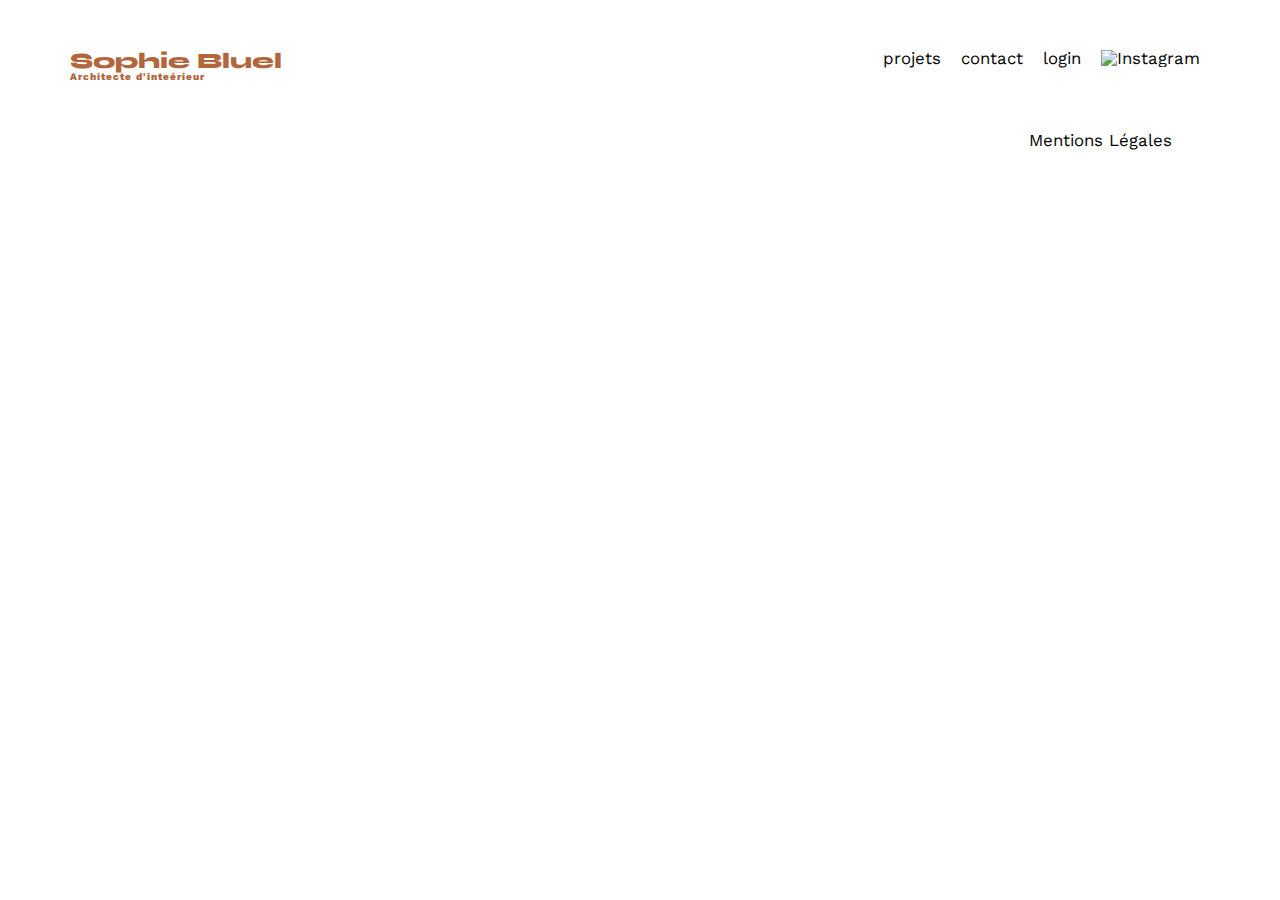
==== FrontEnd/login.html @ 60749e18 "feat: add the login.html file" ====
<!DOCTYPE html>
<html lang="fr">
<head>
	<meta charset="UTF-8">
	<title>Sophie Bluel - Architecte d'intérieur</title>
	<meta name="viewport" content="width=device-width, initial-scale=1.0">
	<link rel="preconnect" href="https://fonts.googleapis.com">
	<link rel="preconnect" href="https://fonts.gstatic.com" crossorigin>
	<link href="https://fonts.googleapis.com/css2?family=Syne:wght@700;800&family=Work+Sans&display=swap" rel="stylesheet">
	<meta name="description" content="">
	<link rel="stylesheet" href="./assets/style.css">
</head>
<body>
<header>
	<h1>Sophie Bluel <span>Architecte d'inteérieur</span></h1>
	<nav>
		<ul>
			<li>projets</li>
			<li>contact</li>
			<li>login</li>
			<li><img src="./assets/icons/instagram.png" alt="Instagram"></li>
		</ul>
	</nav>
</header>
<main>
    
</main>

<footer>
	<nav>
		<ul>
			<li>Mentions Légales</li>
		</ul>
	</nav>
</footer>
<!-- <script src="./index.js" type="module"></script> -->
</body>
</html>
---- FrontEnd/assets/style.css ----
/* http://meyerweb.com/eric/tools/css/reset/
   v2.0 | 20110126
   License: none (public domain)
*/

html, body, div, span, applet, object, iframe,
h1, h2, h3, h4, h5, h6, p, blockquote, pre,
a, abbr, acronym, address, big, cite, code,
del, dfn, em, img, ins, kbd, q, s, samp,
small, strike, strong, sub, sup, tt, var,
b, u, i, center,
dl, dt, dd, ol, ul, li,
fieldset, form, label, legend,
table, caption, tbody, tfoot, thead, tr, th, td,
article, aside, canvas, details, embed,
figure, figcaption, footer, header, hgroup,
menu, nav, output, ruby, section, summary,
time, mark, audio, video {
	margin: 0;
	padding: 0;
	border: 0;
	font-size: 100%;
	font: inherit;
	vertical-align: baseline;
}
/* HTML5 display-role reset for older browsers */
article, aside, details, figcaption, figure,
footer, header, hgroup, menu, nav, section {
	display: block;
}
body {
	line-height: 1;
}
ol, ul {
	list-style: none;
}
blockquote, q {
	quotes: none;
}
blockquote:before, blockquote:after,
q:before, q:after {
	content: '';
	content: none;
}
table {
	border-collapse: collapse;
	border-spacing: 0;
}
/** end reset css**/
body {
	max-width: 1140px;
	margin:auto;
	font-family: 'Work Sans' ;
	font-size: 14px;
}
header {
	display: flex;
	justify-content: space-between;
	margin: 50px 0
}
section {
	margin: 50px 0
}

h1{
	display: flex;
	flex-direction: column;
	font-family: 'Syne';
	font-size: 22px;
	font-weight: 800;
	color: #B1663C
}

h1 > span {
	font-family: 'Work Sans';
	font-size:10px;
	letter-spacing: 0.1em;
;
}

h2{
	font-family: 'Syne';
	font-weight: 700;
	font-size: 30px;
	color: #1D6154
}
nav ul {
	display: flex;
	align-items: center;
	list-style-type: none;

}
nav li {
	padding: 0 10px;
	font-size: 1.2em;
}

li:hover {
	color: #B1663C;
}
#introduction {
	display: flex;
	align-items: center;
}
#introduction figure {
	flex: 1
}
#introduction img {
	display: block;
	margin: auto;
	width: 80%;
}

#introduction article {
	flex: 1
}
#introduction h2 {
	margin-bottom: 1em;
}

#introduction p {
	margin-bottom: 0.5em;
}
#portfolio h2 {
	text-align: center;
	margin-bottom: 1em;
}

.project-filters {
	display: flex;
	justify-content: center;
	gap: 10px;
	margin: 50px;
}

.filter-button {
	display: flex;
	justify-content: center;
	align-items: center;
	color: #1D6154;
	border-radius: 60px;
	border: 1px solid #1D6154;
	font-size: 1em;
	font-weight: 700;
	font-family: 'Syne';
	background-color: #FFFFFF;
	padding: 0.6em;

}

.filter-button:focus {
	background-color: #1D6154;
	color: #FFFFFF;
}

.gallery {
	width: 100%;
	display: grid;
	grid-template-columns: 1fr 1fr 1fr;
	grid-column-gap: 20px;
	grid-row-gap: 20px;
}

.gallery img {
	width: 100%;

}
#contact {
	width: 50%;
margin: auto;
}
#contact > * {
	text-align: center;

}
#contact h2{
	margin-bottom: 20px;
}
#contact form {
	text-align: left;
	margin-top:30px;
	display: flex;
	flex-direction: column;
}

#contact input {
	height: 50px;
	font-size: 1.2em;
	border: none;
	box-shadow: 0px 4px 14px rgba(0, 0, 0, 0.09);
}
#contact label {
	margin: 2em 0 1em 0;
}
#contact textarea {
	border: none;
	box-shadow: 0px 4px 14px rgba(0, 0, 0, 0.09);
}

input[type="submit"]{
	font-family: 'Syne';
	font-weight: 700;
	color: white;
	background-color: #1D6154;
	margin : 2em auto ;
	width: 180px;
	text-align: center;
	border-radius: 60px ;
}

footer nav ul {
	display: flex;
	justify-content: flex-end;
	margin: 2em
}
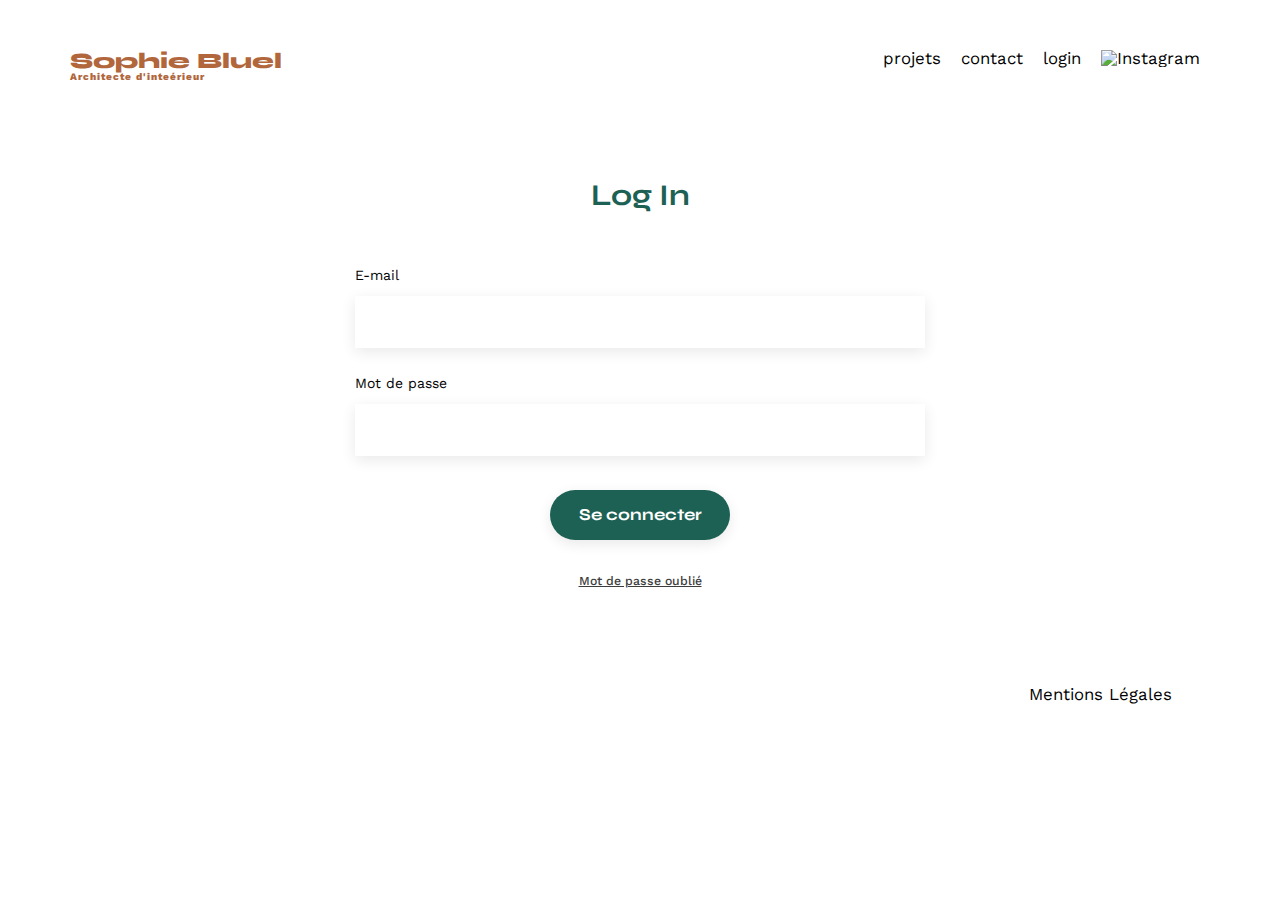
==== commit c3e472ca: "Feat: improved login page" ====
--- a/FrontEnd/login.html
+++ b/FrontEnd/login.html
@@ -15,15 +15,29 @@
 	<h1>Sophie Bluel <span>Architecte d'inteérieur</span></h1>
 	<nav>
 		<ul>
-			<li>projets</li>
-			<li>contact</li>
-			<li>login</li>
+			<li><a href="./index.html#portfolio">projets</a></li>
+			<li><a href="./index.html#contact">contact</a></li>
+			<li><a href="./login.html#connection">login</a></li>
 			<li><img src="./assets/icons/instagram.png" alt="Instagram"></li>
 		</ul>
 	</nav>
 </header>
 <main>
-    
+    <section id="connection">
+		<h2>Log In</h2>
+		<form action="#" method="post">
+            <label for="email">E-mail</label>
+			<input type="email" name="email" id="email" required>
+
+			<label for="password">Mot de passe</label>
+			<input type="password" name="password" id="password" required>
+
+			<input type="submit" value="Se connecter">
+		</form>
+
+        <div><a href="#" class="forgotten-password">Mot de passe oublié</a></div>
+
+	</section>
 </main>
 
 <footer>
--- a/FrontEnd/assets/style.css
+++ b/FrontEnd/assets/style.css
@@ -50,8 +50,9 @@
 body {
 	max-width: 1140px;
 	margin:auto;
-	font-family: 'Work Sans' ;
+	font-family: 'Work Sans';
 	font-size: 14px;
+	height: 1;
 }
 header {
 	display: flex;
@@ -93,6 +94,11 @@
 nav li {
 	padding: 0 10px;
 	font-size: 1.2em;
+}
+
+a {
+	color: inherit;
+	text-decoration: none;
 }
 
 li:hover {
@@ -165,36 +171,46 @@
 	width: 100%;
 
 }
-#contact {
+#contact,
+#connection {
 	width: 50%;
 margin: auto;
 }
-#contact > * {
+#contact > * ,
+#connection > * {
 	text-align: center;
-
-}
-#contact h2{
+}
+#contact h2,
+#connection h2{
 	margin-bottom: 20px;
 }
-#contact form {
+#contact form,
+#connection form {
 	text-align: left;
 	margin-top:30px;
 	display: flex;
 	flex-direction: column;
 }
 
-#contact input {
+#contact input,
+#connection input {
 	height: 50px;
 	font-size: 1.2em;
 	border: none;
 	box-shadow: 0px 4px 14px rgba(0, 0, 0, 0.09);
 }
-#contact label {
+#contact label,
+#connection label {
 	margin: 2em 0 1em 0;
 }
 #contact textarea {
 	border: none;
 	box-shadow: 0px 4px 14px rgba(0, 0, 0, 0.09);
+}
+
+#connection {
+	margin-top: 7em;
+	margin-bottom: 7em;
 }
 
 input[type="submit"]{
@@ -208,6 +224,15 @@
 	border-radius: 60px ;
 }
 
+.forgotten-password {
+	text-decoration:underline;
+	font-family: 'Work Sans';
+	font-weight: 500;
+	font-size: 0.88em;
+	color: #3D3D3D;
+	justify-content: center;
+}
+
 footer nav ul {
 	display: flex;
 	justify-content: flex-end;
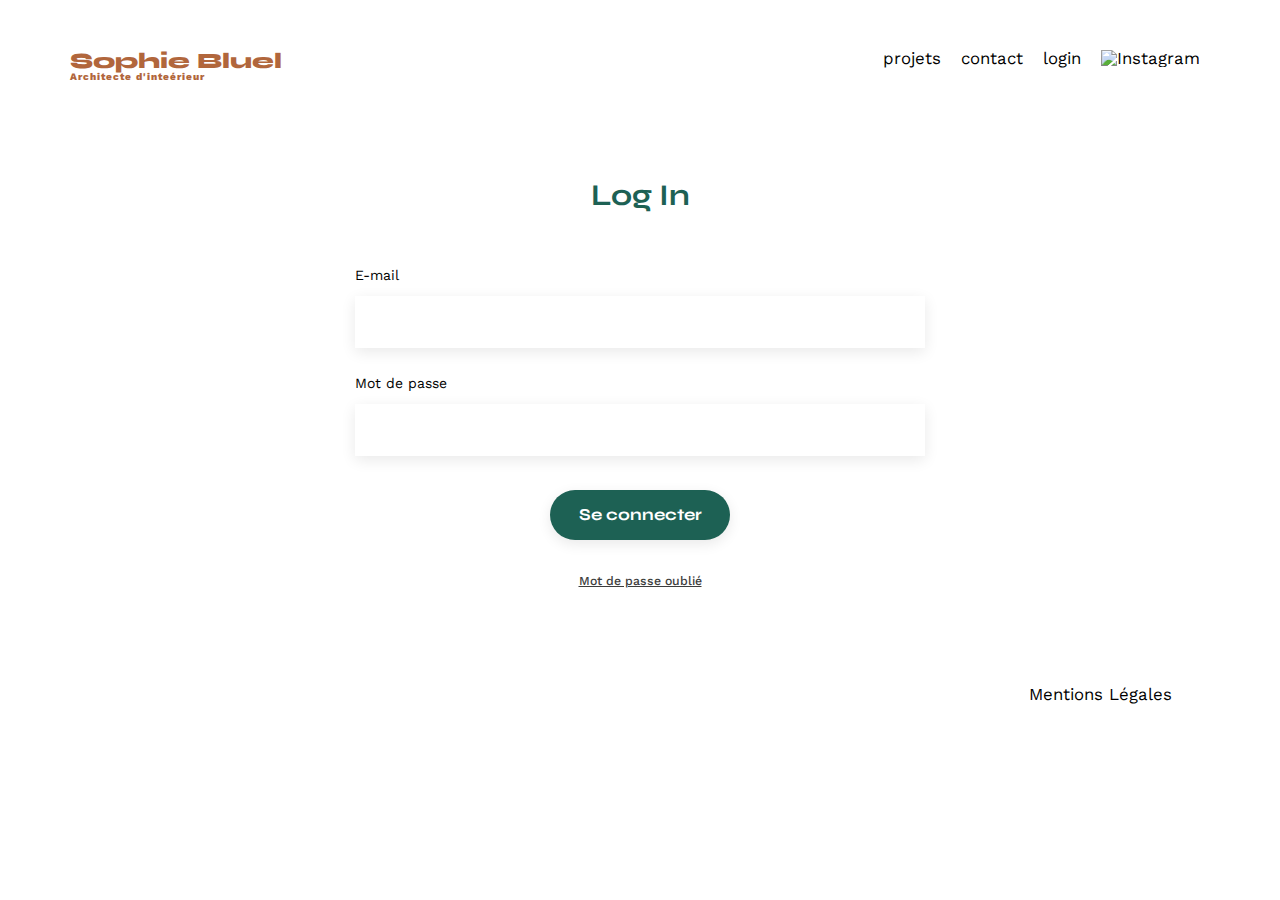
==== commit fc356cfc: "feature: start working on the login.js file" ====
--- a/FrontEnd/login.html
+++ b/FrontEnd/login.html
@@ -32,7 +32,7 @@
 			<label for="password">Mot de passe</label>
 			<input type="password" name="password" id="password" required>
 
-			<input type="submit" value="Se connecter">
+			<input id="submit" type="submit" value="Se connecter">
 		</form>
 
         <div><a href="#" class="forgotten-password">Mot de passe oublié</a></div>
@@ -47,6 +47,6 @@
 		</ul>
 	</nav>
 </footer>
-<!-- <script src="./index.js" type="module"></script> -->
+<script src="./login.js" type="module"></script>
 </body>
 </html>
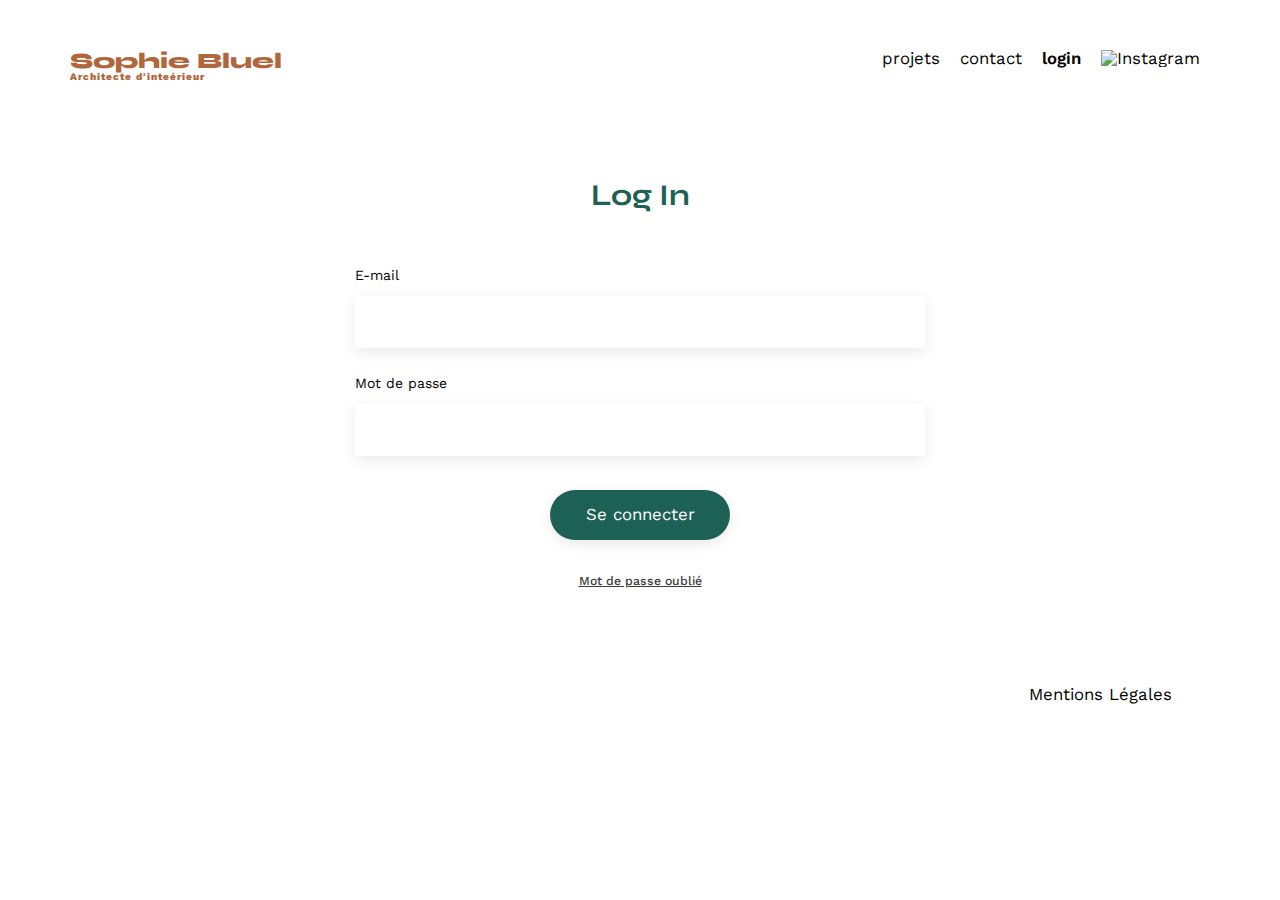
==== commit 4b245ad6: "feature: modal window finished" ====
--- a/FrontEnd/login.html
+++ b/FrontEnd/login.html
@@ -9,6 +9,7 @@
 	<link href="https://fonts.googleapis.com/css2?family=Syne:wght@700;800&family=Work+Sans&display=swap" rel="stylesheet">
 	<meta name="description" content="">
 	<link rel="stylesheet" href="./assets/style.css">
+	<script src="./login.js" type="module" defer></script>
 </head>
 <body>
 <header>
@@ -25,14 +26,13 @@
 <main>
     <section id="connection">
 		<h2>Log In</h2>
-		<form action="#" method="post">
+		<form action="http://localhost:5678/api/users/login" method="post">
             <label for="email">E-mail</label>
 			<input type="email" name="email" id="email" required>
-
 			<label for="password">Mot de passe</label>
 			<input type="password" name="password" id="password" required>
 
-			<input id="submit" type="submit" value="Se connecter">
+			<input id="login-submit" type="submit" value="Se connecter">
 		</form>
 
         <div><a href="#" class="forgotten-password">Mot de passe oublié</a></div>
@@ -47,6 +47,5 @@
 		</ul>
 	</nav>
 </footer>
-<script src="./login.js" type="module"></script>
 </body>
 </html>
--- a/FrontEnd/assets/style.css
+++ b/FrontEnd/assets/style.css
@@ -104,6 +104,44 @@
 li:hover {
 	color: #B1663C;
 }
+
+.js-admin-toolbar-hidden {
+	width: 100%;
+	position: fixed;
+    left: 0;
+    top: 0;
+	
+}
+
+.js-admin-toolbar-visible {
+	background-color: black;
+	display: flex;
+	justify-content: center;
+	align-items: center;
+	gap : 20px;
+	height: 60px;
+
+}
+
+.admin-toolbar-text {
+	color: white;
+	display: flex;
+	gap : 10px;
+	font-size: 16px;
+}
+
+.admin-toolbar-button {
+	background-color: #FFFFFF;
+	color: black;
+	border-radius: 60px;
+	display: flex;
+	justify-content: center;
+	align-items: center;
+	padding: 10px 20px;
+	font-size: 14px;
+	cursor: pointer;
+}
+
 #introduction {
 	display: flex;
 	align-items: center;
@@ -129,10 +167,28 @@
 }
 #portfolio h2 {
 	text-align: center;
-	margin-bottom: 1em;
-}
-
-.project-filters {
+}
+
+.portfolio-title-layout {
+	display: flex;
+	justify-content: center;
+	align-items: center;
+	gap: 1rem;
+	margin-bottom: 1rem;
+
+}
+
+.js-modal-edit {
+	display: flex;
+	gap: 10px;
+	border: none;
+	font-size: 1rem;
+	padding: 10px;
+	background-color: inherit;
+	cursor: pointer;
+}
+
+.js-project-filters {
 	display: flex;
 	justify-content: center;
 	gap: 10px;
@@ -151,6 +207,7 @@
 	font-family: 'Syne';
 	background-color: #FFFFFF;
 	padding: 0.6em;
+	cursor: pointer;
 
 }
 
@@ -159,7 +216,7 @@
 	color: #FFFFFF;
 }
 
-.gallery {
+.js-gallery {
 	width: 100%;
 	display: grid;
 	grid-template-columns: 1fr 1fr 1fr;
@@ -167,7 +224,7 @@
 	grid-row-gap: 20px;
 }
 
-.gallery img {
+.js-gallery img {
 	width: 100%;
 
 }
@@ -193,14 +250,18 @@
 }
 
 #contact input,
-#connection input {
+#connection input,
+#new-work input,
+#new-work select {
+	font: inherit;
 	height: 50px;
 	font-size: 1.2em;
 	border: none;
 	box-shadow: 0px 4px 14px rgba(0, 0, 0, 0.09);
 }
 #contact label,
-#connection label {
+#connection label,
+#new-work label {
 	margin: 2em 0 1em 0;
 }
 #contact textarea {
@@ -213,15 +274,22 @@
 	margin-bottom: 7em;
 }
 
-input[type="submit"]{
+#contact-submit,
+#login-submit,
+.modal-buttons {
 	font-family: 'Syne';
 	font-weight: 700;
 	color: white;
 	background-color: #1D6154;
-	margin : 2em auto ;
+	margin : 2em auto;
 	width: 180px;
 	text-align: center;
-	border-radius: 60px ;
+	border-radius: 60px;
+	cursor: pointer;
+}
+
+.inactive_button {
+	background-color: #A7A7A7;
 }
 
 .forgotten-password {
@@ -239,3 +307,235 @@
 	margin: 2em
 }
 
+.modal-container {
+	display: none;
+	position: fixed;
+	top: 0;
+	left: 0;
+	width: 100%;
+	height: 100%;
+}
+
+.modal-container.active {
+	display: block;
+}
+
+.overlay {
+	position: absolute;
+	width: 100%;
+	height: 100%;
+	background: #0000004D;
+}
+
+.modal {
+	min-width: 400px;
+	width: 30vw;
+	max-height: 95vh;
+	min-height: 80vh;
+	background-color: white;
+	position: absolute;
+	/* top: 40%; */
+	top: 50%;
+	left: 50%;
+	transform: translate(-50%, -50%);
+	padding: 30px;
+	display: flex;
+	flex-direction: column;
+	justify-content: center;
+	align-items: center;
+	border-radius: 10px;
+}
+
+.modal-header-one,
+.modal-header-two {
+	display: flex;
+	justify-content: space-between;
+	width: 100%;
+	margin-bottom: 1rem;
+}
+
+.modal-header-one {
+	justify-content: flex-end;
+}
+
+.back-arrow-icon {
+	font-size: 18px;
+}
+
+#delete-gallery {
+	font-family: 'Syne';
+	color:#D65353;
+	font-weight: 400;
+}
+
+.edit-gallery-work {
+	position: relative;
+}
+
+.delete-icon {
+    color: white;
+    background-color: black;
+    position: absolute;
+    z-index: 1;
+    top: 6px;
+    right: 6px;
+    border-radius: 2px;
+	width: 20px;
+	height: 20px;
+	font-size: 12px;
+    display: flex;
+    justify-content: center;
+	align-items: center;
+	cursor: pointer;
+}
+
+.edit-gallery-work {
+	position: relative;
+}
+
+.add-works-container, 
+.new-work-image-container,
+.add-works-container input,
+.add-works-container select {
+	width: 100%;
+	box-sizing: border-box;
+}
+
+#new-work {
+	display: flex;
+	justify-content: center;
+	flex-direction: column;
+}
+
+.new-work-image-container {
+	display: flex;
+	justify-content: center;
+	align-items: center;
+	flex-direction: column;
+	margin-bottom: 1rem;
+	background-color: #E8F1F6;
+	border-radius: 3px;
+	padding: 10px 0px;
+	margin-bottom: 1rem;
+	position: relative;
+}
+
+input[type="file"] {
+	position: absolute;
+    width: 1px;
+    height: 1px;
+    padding: 0;
+    margin: -1px;
+    overflow: hidden;
+    border: 0;
+	z-index: -1;
+}
+
+.preview-image {
+	position: absolute;
+	height: 100%;
+	width: 100%;
+	z-index: -1;
+	display: flex;
+	justify-content: center;
+}
+
+.preview-image img {
+	max-height: 100%;
+	max-width: 100%;
+	min-width: 45%;
+	object-fit: cover;
+}
+
+.upload-work-image-class {
+	border: none;
+	background-color:#CBD6DC;
+	color: #306685;
+	font-weight: 500;
+	display: inline-block;
+	padding: 10px 30px;
+	border-radius: 50px;
+	cursor: pointer;
+	margin: 7px;
+}
+
+.new-work-image-container p {
+	font-size: 10px;
+	color: #444444;
+}
+
+.new-work-image-icon {
+	font-size: 100px;
+	color: #B9C5CC;
+}
+
+.modal-footer {
+	display: flex;
+	flex-direction: column;
+	align-items: center;
+	width: 100%;
+}
+
+.modal-title {
+	font-family: 'Work Sans';
+	font-size: 26px;
+	font-weight: 400;
+	color: black;
+	margin-bottom: 2.85rem;
+}
+
+.modal-buttons {
+	border-style: none;
+	width: fit-content;
+	padding: 0.65rem 3rem;
+}
+
+#confirm-add-work {
+	margin-bottom: 0px;
+}
+
+.grey-bar {
+	width: 100%;
+	height: 1px;
+	background-color:#B3B3B3;
+	margin-top: 1rem;
+}
+
+.add-works-step-modal,
+.gallery-step-modal {
+	width: 100%;
+	height: 100%;
+}
+
+
+/* On first toggle hides .gallery-step-modal and shows .add-works-step-modal*/
+/* Does the opposite after */
+
+.add-works-step-modal,
+.gallery-step-modal.active {
+	display: none;
+}
+
+.add-works-step-modal.active, 
+.gallery-step-modal {
+	display: flex;
+	flex-direction: column;
+	align-items: center;
+
+}
+/* end */
+.edit-gallery-container {
+	width: 100%;
+	display: grid;
+	grid-template-columns: repeat(5, 1fr);
+	grid-column-gap: 10px;
+	grid-row-gap: 15px;
+
+}
+
+.edit-gallery-work img {
+	width: 100%;
+	/* height: 100px; */
+	object-fit: cover;
+
+}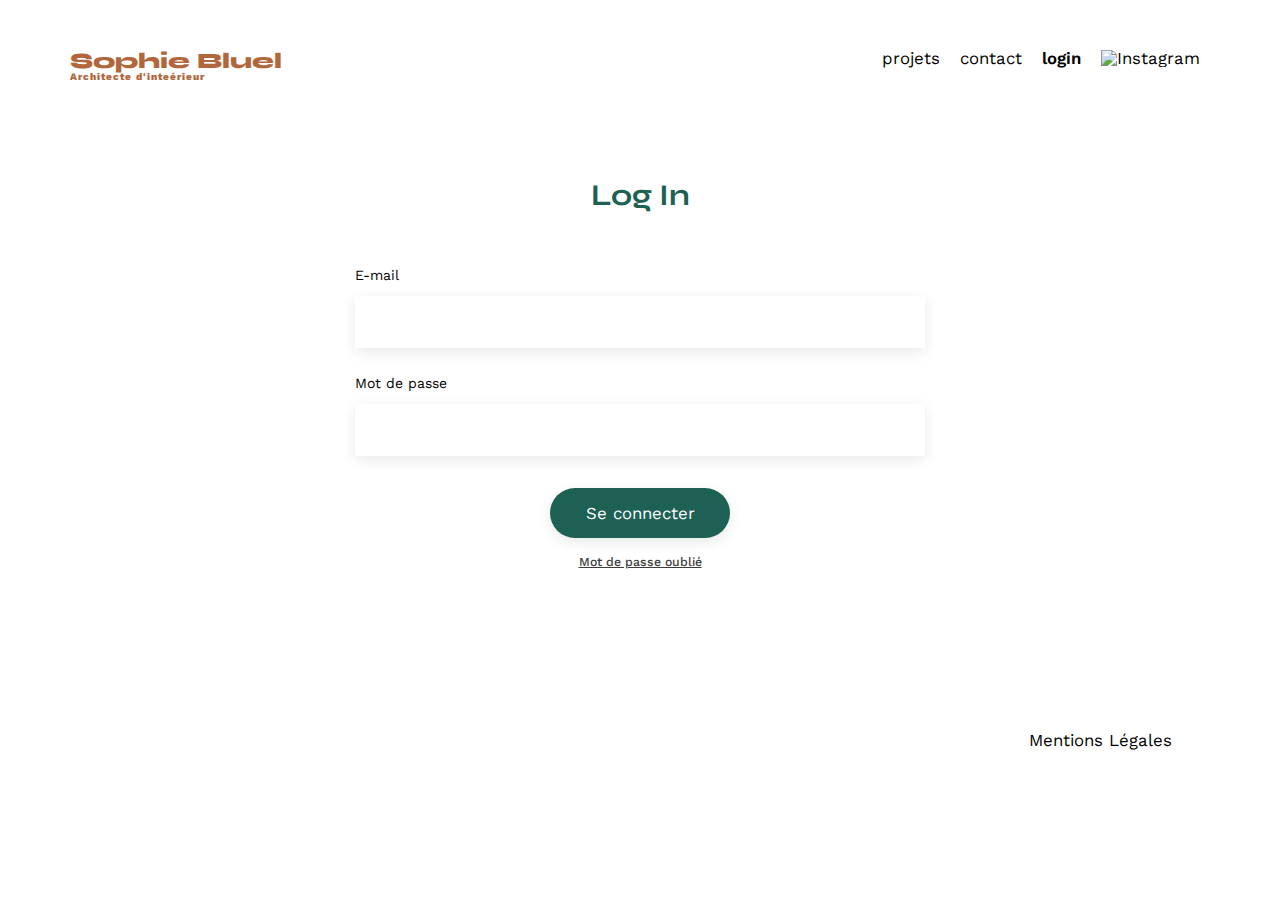
==== commit 97c84d99: "fix: fixed some errors" ====
--- a/FrontEnd/login.html
+++ b/FrontEnd/login.html
@@ -9,7 +9,7 @@
 	<link href="https://fonts.googleapis.com/css2?family=Syne:wght@700;800&family=Work+Sans&display=swap" rel="stylesheet">
 	<meta name="description" content="">
 	<link rel="stylesheet" href="./assets/style.css">
-	<script src="./login.js" type="module" defer></script>
+	<script src="./login.js" type="module"></script>
 </head>
 <body>
 <header>
@@ -35,7 +35,11 @@
 			<input id="login-submit" type="submit" value="Se connecter">
 		</form>
 
-        <div><a href="#" class="forgotten-password">Mot de passe oublié</a></div>
+		<div><a href="#" class="forgotten-password">Mot de passe oublié</a></div>
+
+		<div class="error-message">Erreur dans l’identifiant ou le mot de passe</div>
+
+
 
 	</section>
 </main>
--- a/FrontEnd/assets/style.css
+++ b/FrontEnd/assets/style.css
@@ -52,7 +52,6 @@
 	margin:auto;
 	font-family: 'Work Sans';
 	font-size: 14px;
-	height: 1;
 }
 header {
 	display: flex;
@@ -211,6 +210,7 @@
 
 }
 
+.filter-button-initial, 
 .filter-button:focus {
 	background-color: #1D6154;
 	color: #FFFFFF;
@@ -259,11 +259,13 @@
 	border: none;
 	box-shadow: 0px 4px 14px rgba(0, 0, 0, 0.09);
 }
+
 #contact label,
 #connection label,
 #new-work label {
 	margin: 2em 0 1em 0;
 }
+
 #contact textarea {
 	border: none;
 	box-shadow: 0px 4px 14px rgba(0, 0, 0, 0.09);
@@ -281,11 +283,45 @@
 	font-weight: 700;
 	color: white;
 	background-color: #1D6154;
-	margin : 2em auto;
+	margin : 2rem auto;
 	width: 180px;
 	text-align: center;
 	border-radius: 60px;
 	cursor: pointer;
+}
+
+#login-submit {
+	margin-bottom: 1rem;
+}
+
+@keyframes appear {
+	from {opacity: 0}
+	to {opacity: 100}
+}
+
+@keyframes disappear {
+	from {opacity: 100}
+	to {opacity: 0}
+}
+
+.error-message,
+.error-box-to-big {
+	background-color: #D65353;
+	color: #ffffff;
+	font: inherit;
+	padding: 1rem 10px;
+	width: 100%;
+	margin-top: 20px;
+	box-sizing: border-box;
+	border-radius: 5px;
+	visibility: hidden;
+}
+
+.error-box-to-big {
+	z-index: -1;
+	position: absolute;
+	display: flex;
+	justify-content: center;
 }
 
 .inactive_button {
@@ -331,7 +367,6 @@
 	min-width: 400px;
 	width: 30vw;
 	max-height: 95vh;
-	min-height: 80vh;
 	background-color: white;
 	position: absolute;
 	/* top: 40%; */
@@ -387,6 +422,11 @@
     justify-content: center;
 	align-items: center;
 	cursor: pointer;
+	transition: 0.1s;
+}
+
+.delete-icon:hover {
+	transform: scale(1.1);
 }
 
 .edit-gallery-work {
@@ -433,11 +473,17 @@
 
 .preview-image {
 	position: absolute;
+	height: 70%;
+	width: 100%;
+	z-index: -1;
+	display: flex;
+	justify-content: center;
+}
+
+.preview-image-is-visible {
 	height: 100%;
 	width: 100%;
-	z-index: -1;
-	display: flex;
-	justify-content: center;
+	z-index: 1;
 }
 
 .preview-image img {
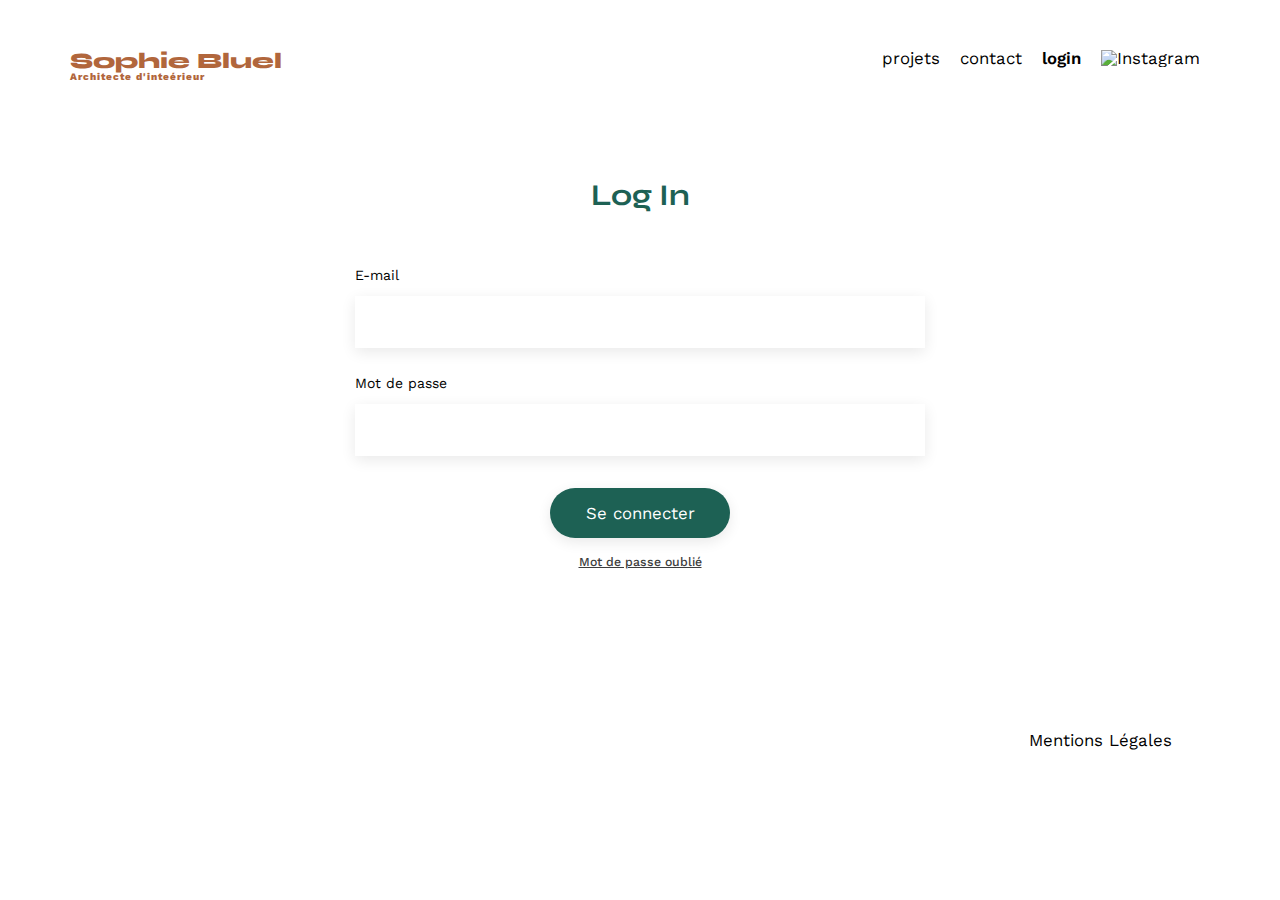
==== commit 71cad286: "chore: add more comments" ====
--- a/FrontEnd/login.html
+++ b/FrontEnd/login.html
@@ -37,9 +37,7 @@
 
 		<div><a href="#" class="forgotten-password">Mot de passe oublié</a></div>
 
-		<div class="error-message">Erreur dans l’identifiant ou le mot de passe</div>
-
-
+		<div class="error-message">Erreur dans l'identifiant ou le mot de passe</div>
 
 	</section>
 </main>
--- a/FrontEnd/assets/style.css
+++ b/FrontEnd/assets/style.css
@@ -210,8 +210,7 @@
 
 }
 
-.filter-button-initial, 
-.filter-button:focus {
+.filter-button-active {
 	background-color: #1D6154;
 	color: #FFFFFF;
 }
